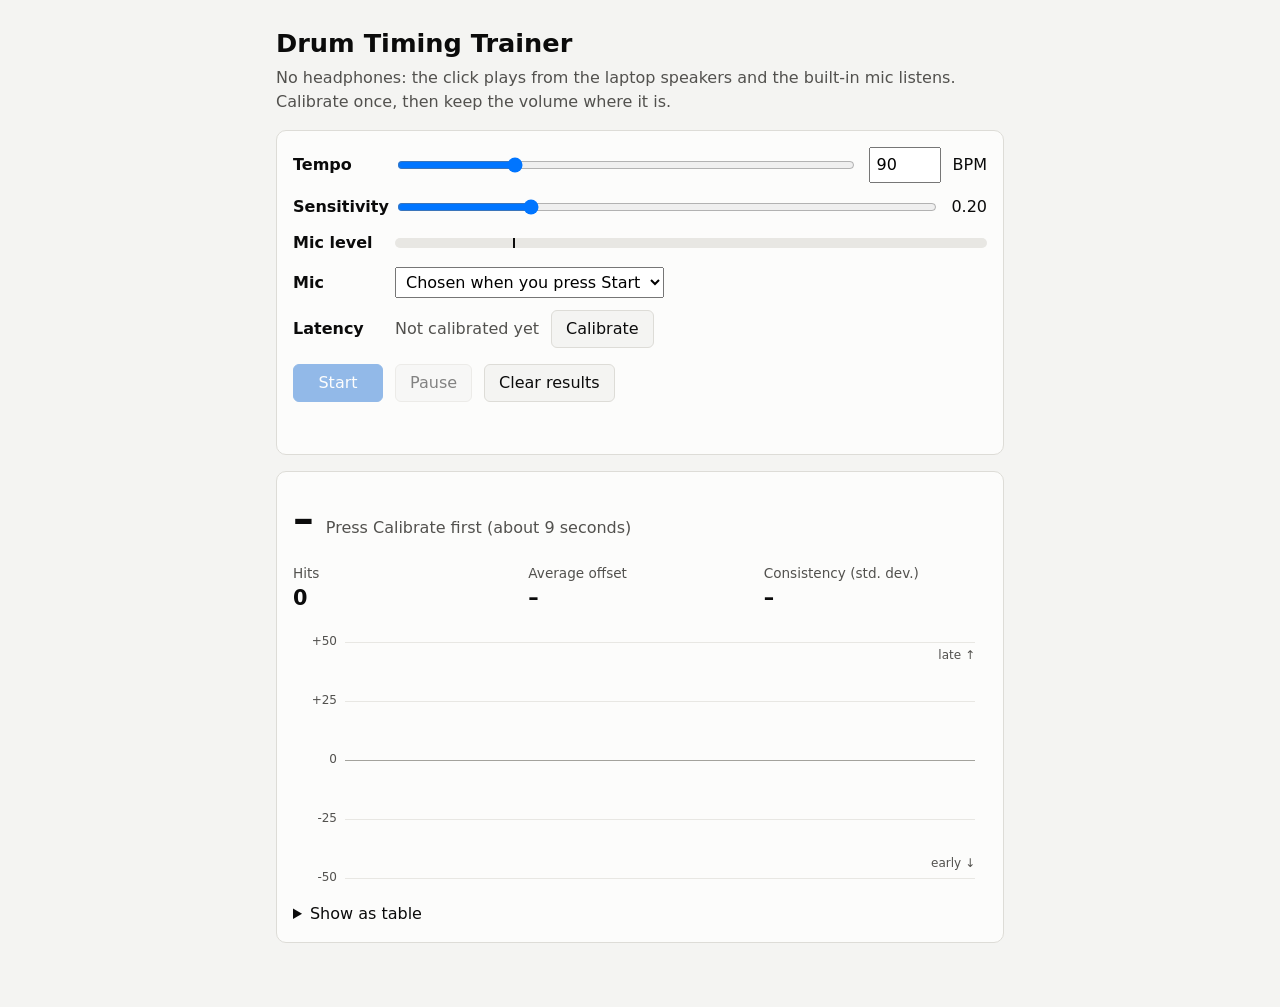
==== lab1/index.html @ 8fc28774 "Add Lab 1: Drum Timing Trainer Browser-only drum timing trainer for GitHub Pages: a metronome plays " ====
<!DOCTYPE html>
<html lang="en">
<head>
  <meta charset="UTF-8">
  <meta name="viewport" content="width=device-width, initial-scale=1.0">
  <title>Drum Timing Trainer</title>
  <link rel="stylesheet" href="style.css">
</head>
<body>
  <main>
    <h1>Drum Timing Trainer</h1>
    <p class="hint">No headphones: the click plays from the laptop speakers and the built-in mic listens. Calibrate once, then keep the volume where it is.</p>

    <section class="panel controls">
      <div class="row">
        <label for="bpm">Tempo</label>
        <input id="bpm-range" type="range" min="40" max="240" value="90" aria-label="Tempo slider">
        <input id="bpm" type="number" min="40" max="240" value="90"> <span>BPM</span>
      </div>

      <div class="row">
        <label for="threshold">Sensitivity</label>
        <input id="threshold" type="range" min="0.01" max="0.8" step="0.01" value="0.2">
        <span id="threshold-value">0.20</span>
      </div>
      <div class="row">
        <span class="label">Mic level</span>
        <div class="meter"><div id="meter-fill"></div><div id="meter-threshold"></div></div>
      </div>

      <div class="row">
        <label for="mic">Mic</label>
        <select id="mic"><option>Chosen when you press Start</option></select>
        <span id="mic-warning" class="muted"></span>
      </div>
      <div class="row">
        <span class="label">Latency</span>
        <span id="latency" class="muted">Not calibrated yet</span>
        <button id="calibrate" type="button">Calibrate</button>
      </div>

      <div class="row buttons">
        <button id="start" type="button" class="primary">Start</button>
        <button id="pause" type="button" disabled>Pause</button>
        <button id="reset" type="button">Clear results</button>
      </div>
      <p id="status" class="status" role="status"></p>
    </section>

    <section class="panel">
      <div class="last-hit">
        <span id="last-offset">–</span>
        <span id="last-label" class="muted"></span>
      </div>

      <div class="stats">
        <div><span class="muted">Hits</span><strong id="stat-count">0</strong></div>
        <div><span class="muted">Average offset</span><strong id="stat-mean">–</strong></div>
        <div><span class="muted">Consistency (std. dev.)</span><strong id="stat-sd">–</strong></div>
      </div>

      <div class="chart-wrap">
        <canvas id="chart" aria-label="Offset of each hit in milliseconds; above zero is late, below is early"></canvas>
        <div id="tooltip" class="tooltip" hidden></div>
      </div>

      <details>
        <summary>Show as table</summary>
        <table>
          <thead><tr><th>Hit</th><th>Offset (ms)</th></tr></thead>
          <tbody id="table-body"></tbody>
        </table>
      </details>
    </section>
  </main>
  <script src="app.js"></script>
</body>
</html>
---- lab1/style.css ----
:root {
  color-scheme: light;
  --bg: #f4f4f2;
  --surface: #fcfcfb;
  --text: #0b0b0b;
  --text-muted: #52514e;
  --border: #dddcd7;
  --grid: #e8e7e3;
  --axis: #a3a29c;
  --series: #2a78d6;
  --accent: #2a78d6;
}
@media (prefers-color-scheme: dark) {
  :root:not([data-theme="light"]) {
    color-scheme: dark;
    --bg: #111110;
    --surface: #1a1a19;
    --text: #f0efec;
    --text-muted: #c3c2b7;
    --border: #33332f;
    --grid: #2a2a27;
    --axis: #6b6a64;
    --series: #3987e5;
    --accent: #3987e5;
  }
}
:root[data-theme="dark"] {
  color-scheme: dark;
  --bg: #111110;
  --surface: #1a1a19;
  --text: #f0efec;
  --text-muted: #c3c2b7;
  --border: #33332f;
  --grid: #2a2a27;
  --axis: #6b6a64;
  --series: #3987e5;
  --accent: #3987e5;
}

* { box-sizing: border-box; }

body {
  margin: 0;
  font-family: system-ui, -apple-system, sans-serif;
  background: var(--bg);
  color: var(--text);
  line-height: 1.5;
}

main {
  max-width: 760px;
  margin: 0 auto;
  padding: 24px 16px 48px;
}

h1 { margin: 0 0 4px; font-size: 1.6rem; }
.hint, .muted { color: var(--text-muted); }
.hint { margin: 0 0 16px; }

.panel {
  background: var(--surface);
  border: 1px solid var(--border);
  border-radius: 10px;
  padding: 16px;
  margin-bottom: 16px;
}

.row {
  display: flex;
  align-items: center;
  flex-wrap: wrap;
  gap: 8px 12px;
  margin-bottom: 12px;
}
.row label, .row .label { width: 90px; font-weight: 600; }
.row input[type="range"] { flex: 1; min-width: 120px; }
.row input[type="number"] { width: 72px; padding: 4px 6px; font: inherit; }
.row select { font: inherit; padding: 4px 6px; max-width: 100%; }
.buttons { margin: 16px 0 0; }

button {
  font: inherit;
  padding: 6px 14px;
  border-radius: 6px;
  border: 1px solid var(--border);
  background: var(--bg);
  color: var(--text);
  cursor: pointer;
}
button.primary {
  background: var(--accent);
  border-color: var(--accent);
  color: #fff;
  min-width: 90px;
}
button:disabled { opacity: 0.5; cursor: default; }

.meter {
  position: relative;
  flex: 1;
  min-width: 120px;
  height: 10px;
  border-radius: 5px;
  background: var(--grid);
  overflow: hidden;
}
#meter-fill {
  height: 100%;
  width: 0;
  background: var(--series);
}
#meter-threshold {
  position: absolute;
  top: 0;
  bottom: 0;
  width: 2px;
  background: var(--text);
}

.status { margin: 12px 0 0; min-height: 1.5em; color: var(--text-muted); }

.last-hit {
  display: flex;
  align-items: baseline;
  gap: 12px;
  flex-wrap: wrap;
}
#last-offset {
  font-size: 2.6rem;
  font-weight: 700;
  font-variant-numeric: tabular-nums;
}

.stats {
  display: grid;
  grid-template-columns: repeat(3, 1fr);
  gap: 12px;
  margin: 12px 0 16px;
}
.stats div { display: flex; flex-direction: column; }
.stats span { font-size: 0.85rem; }
.stats strong { font-size: 1.3rem; font-variant-numeric: tabular-nums; }

.chart-wrap { position: relative; }
#chart { display: block; width: 100%; height: 260px; }

.tooltip {
  position: absolute;
  pointer-events: none;
  background: var(--surface);
  color: var(--text);
  border: 1px solid var(--border);
  border-radius: 6px;
  padding: 4px 8px;
  font-size: 0.85rem;
  white-space: nowrap;
  box-shadow: 0 2px 6px rgba(0, 0, 0, 0.15);
  transform: translate(-50%, calc(-100% - 10px));
}

details { margin-top: 12px; }
table { border-collapse: collapse; margin-top: 8px; font-variant-numeric: tabular-nums; }
th, td { text-align: right; padding: 2px 12px; border-bottom: 1px solid var(--border); }

@media (max-width: 520px) {
  .stats { grid-template-columns: 1fr 1fr; }
}
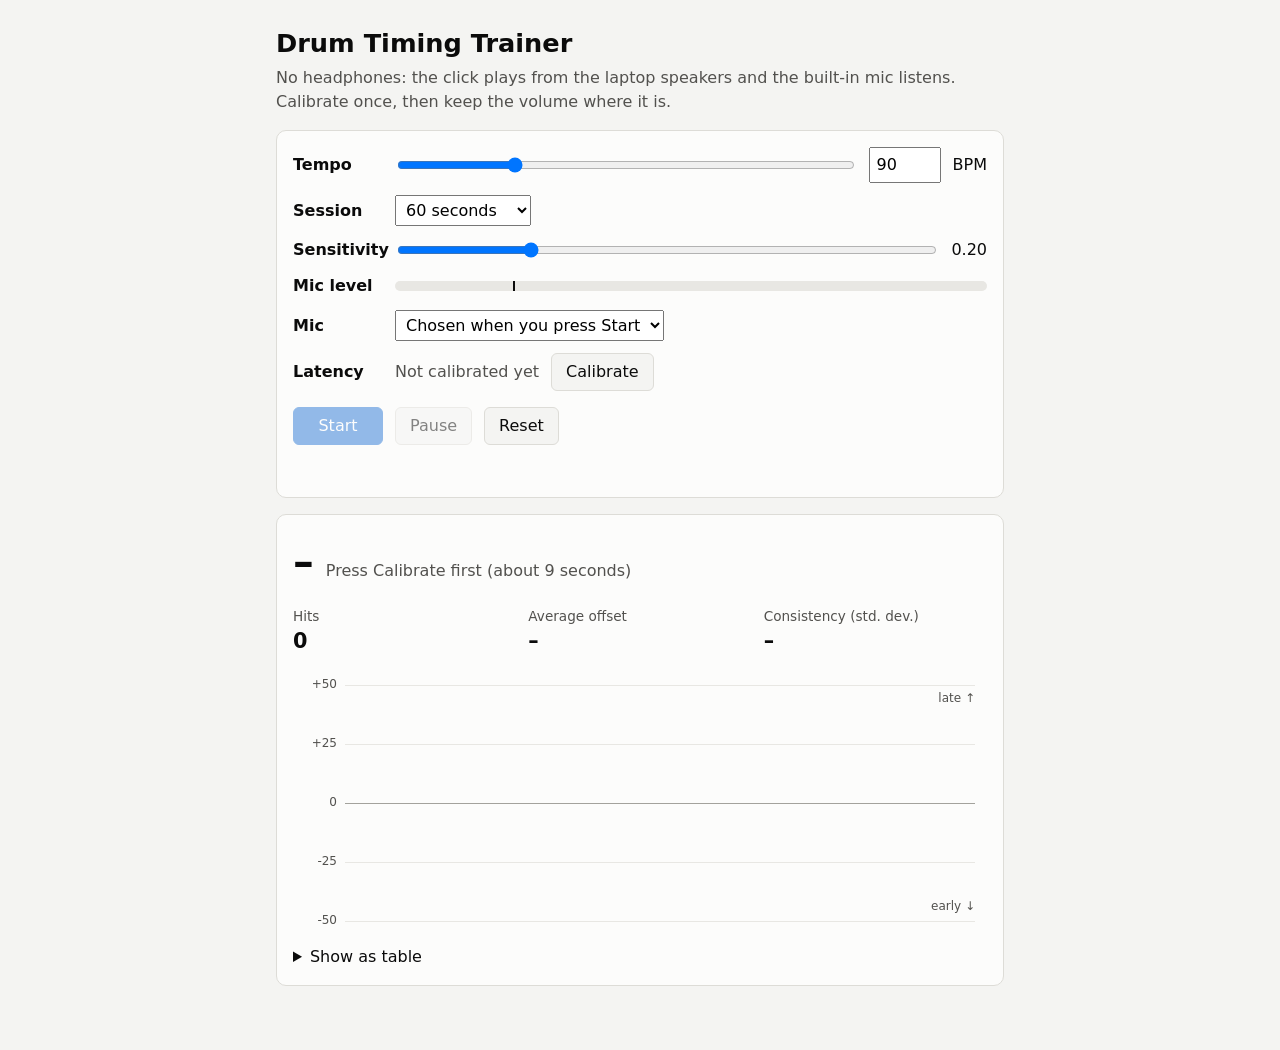
==== commit 3ac95040: "Lab 1: add timed sessions with research-based summary - Pick a session length (30/60/120 s or custom" ====
--- a/lab1/index.html
+++ b/lab1/index.html
@@ -16,6 +16,19 @@
         <label for="bpm">Tempo</label>
         <input id="bpm-range" type="range" min="40" max="240" value="90" aria-label="Tempo slider">
         <input id="bpm" type="number" min="40" max="240" value="90"> <span>BPM</span>
+      </div>
+
+      <div class="row">
+        <label for="session-length">Session</label>
+        <select id="session-length">
+          <option value="30">30 seconds</option>
+          <option value="60" selected>60 seconds</option>
+          <option value="120">120 seconds</option>
+          <option value="custom">Custom…</option>
+        </select>
+        <span id="custom-wrap" hidden>
+          <input id="session-custom" type="number" min="5" max="600" value="90" aria-label="Custom session length in seconds"> <span>seconds</span>
+        </span>
       </div>
 
       <div class="row">
@@ -42,15 +55,42 @@
       <div class="row buttons">
         <button id="start" type="button" class="primary">Start</button>
         <button id="pause" type="button" disabled>Pause</button>
-        <button id="reset" type="button">Clear results</button>
+        <button id="reset" type="button">Reset</button>
       </div>
       <p id="status" class="status" role="status"></p>
+    </section>
+
+    <section id="summary" class="panel summary" hidden>
+      <h2>Session summary</h2>
+      <p id="summary-meta" class="muted"></p>
+      <div class="stats">
+        <div><span class="muted">Hits</span><strong id="sum-count"></strong></div>
+        <div><span class="muted">Average offset</span><strong id="sum-mean"></strong></div>
+        <div><span class="muted">Consistency (std. dev.)</span><strong id="sum-sd"></strong></div>
+      </div>
+
+      <h3>Compared with published research</h3>
+      <div id="sum-compare"></div>
+
+      <p class="note">
+        <strong>Measurement error:</strong> this app times your hits with a laptop speaker and its
+        built-in mic, which add timing error of their own. Differences of a few milliseconds
+        between you and a reference level are not meaningful. The study used a dedicated
+        microphone on each drum.
+      </p>
+      <p class="note">
+        <strong>Levels not shown:</strong> non-musician, amateur and experienced (non-professional)
+        drummer levels are left out. No published values of this measure for those groups could
+        be verified.
+      </p>
+      <button id="new-session" type="button" class="primary">New session</button>
     </section>
 
     <section class="panel">
       <div class="last-hit">
         <span id="last-offset">–</span>
         <span id="last-label" class="muted"></span>
+        <span id="countdown" class="countdown" aria-live="off"></span>
       </div>
 
       <div class="stats">
--- a/lab1/style.css
+++ b/lab1/style.css
@@ -141,6 +141,26 @@
 .stats span { font-size: 0.85rem; }
 .stats strong { font-size: 1.3rem; font-variant-numeric: tabular-nums; }
 
+.countdown {
+  margin-left: auto;
+  font-size: 1.8rem;
+  font-weight: 700;
+  font-variant-numeric: tabular-nums;
+}
+
+.summary h2 { margin: 0 0 4px; font-size: 1.3rem; }
+.summary h3 { margin: 20px 0 8px; font-size: 1.05rem; }
+.summary .note { color: var(--text-muted); font-size: 0.9rem; margin: 12px 0; }
+.reference {
+  border-left: 3px solid var(--series);
+  padding: 4px 0 4px 12px;
+  margin-bottom: 12px;
+}
+.reference p { margin: 4px 0; }
+.reference .verdict { font-weight: 600; }
+.reference .source { font-size: 0.85rem; color: var(--text-muted); }
+.reference .source a { color: inherit; }
+
 .chart-wrap { position: relative; }
 #chart { display: block; width: 100%; height: 260px; }
 
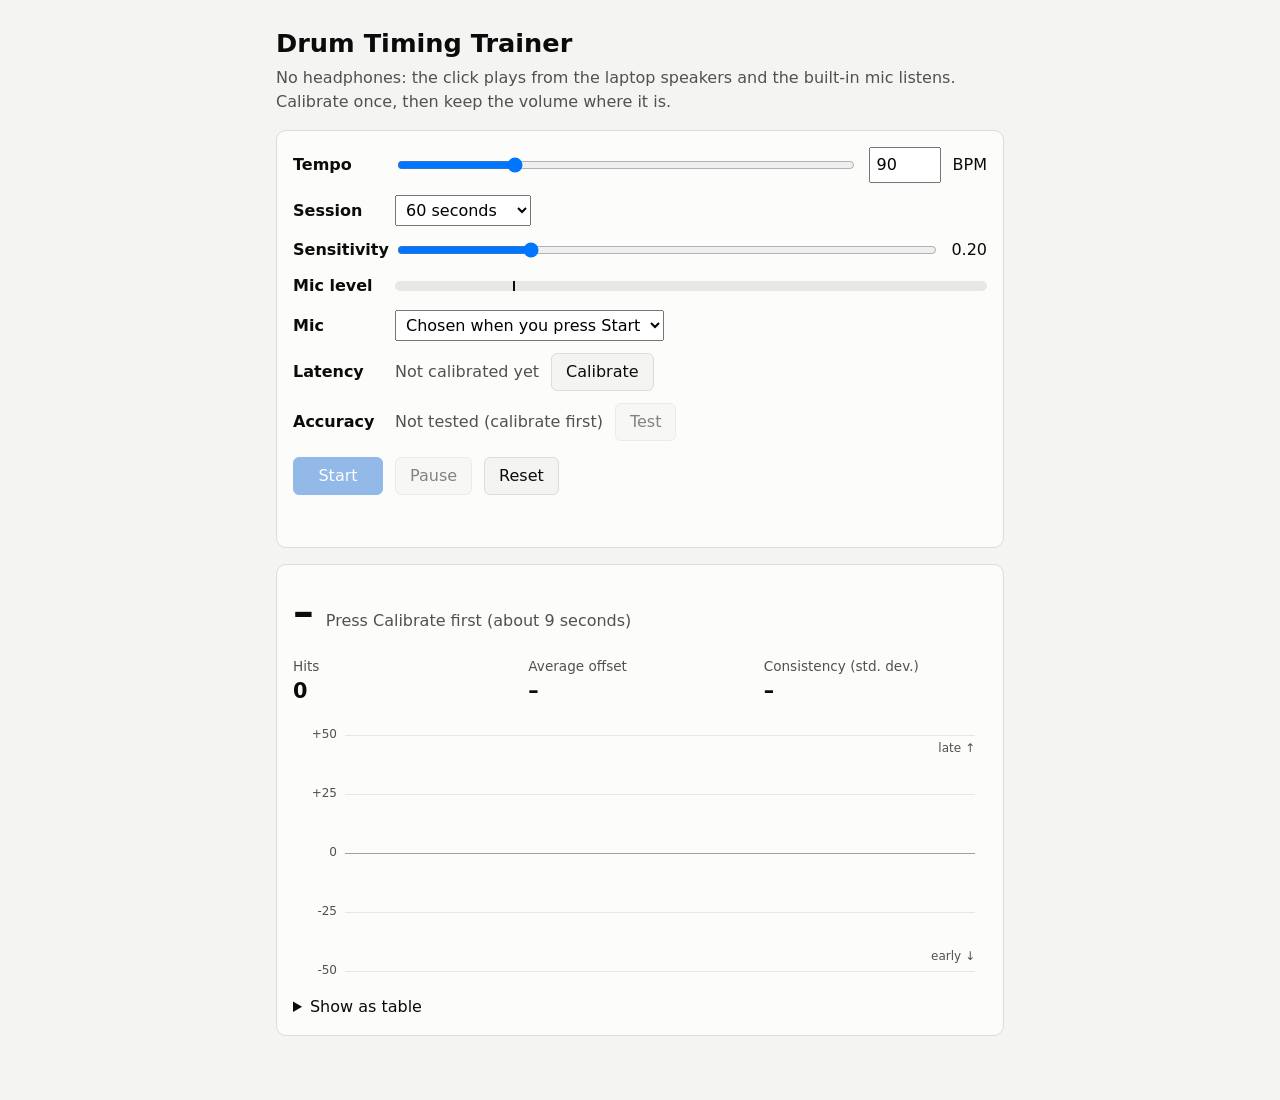
==== commit dc156e35: "Lab 1: add accuracy test and outlier-resistant spread - Accuracy test (next to Calibrate): plays 40 " ====
--- a/lab1/index.html
+++ b/lab1/index.html
@@ -51,6 +51,11 @@
         <span id="latency" class="muted">Not calibrated yet</span>
         <button id="calibrate" type="button">Calibrate</button>
       </div>
+      <div class="row">
+        <span class="label">Accuracy</span>
+        <span id="accuracy" class="muted">Not tested (calibrate first)</span>
+        <button id="test-accuracy" type="button" disabled>Test</button>
+      </div>
 
       <div class="row buttons">
         <button id="start" type="button" class="primary">Start</button>
@@ -62,27 +67,18 @@
 
     <section id="summary" class="panel summary" hidden>
       <h2>Session summary</h2>
-      <p id="summary-meta" class="muted"></p>
-      <div class="stats">
-        <div><span class="muted">Hits</span><strong id="sum-count"></strong></div>
-        <div><span class="muted">Average offset</span><strong id="sum-mean"></strong></div>
-        <div><span class="muted">Consistency (std. dev.)</span><strong id="sum-sd"></strong></div>
+      <div class="hero">
+        <span class="hero-label">Your hits vary by</span>
+        <strong id="sum-sd" class="hero-value"></strong>
+        <span class="muted">Lower is steadier.</span>
       </div>
 
-      <h3>Compared with published research</h3>
       <div id="sum-compare"></div>
 
-      <p class="note">
-        <strong>Measurement error:</strong> this app times your hits with a laptop speaker and its
-        built-in mic, which add timing error of their own. Differences of a few milliseconds
-        between you and a reference level are not meaningful. The study used a dedicated
-        microphone on each drum.
-      </p>
-      <p class="note">
-        <strong>Levels not shown:</strong> non-musician, amateur and experienced (non-professional)
-        drummer levels are left out. No published values of this measure for those groups could
-        be verified.
-      </p>
+      <details class="details">
+        <summary>Details</summary>
+        <div id="sum-details"></div>
+      </details>
       <button id="new-session" type="button" class="primary">New session</button>
     </section>
 
--- a/lab1/style.css
+++ b/lab1/style.css
@@ -148,18 +148,46 @@
   font-variant-numeric: tabular-nums;
 }
 
-.summary h2 { margin: 0 0 4px; font-size: 1.3rem; }
-.summary h3 { margin: 20px 0 8px; font-size: 1.05rem; }
-.summary .note { color: var(--text-muted); font-size: 0.9rem; margin: 12px 0; }
-.reference {
-  border-left: 3px solid var(--series);
-  padding: 4px 0 4px 12px;
-  margin-bottom: 12px;
-}
-.reference p { margin: 4px 0; }
-.reference .verdict { font-weight: 600; }
-.reference .source { font-size: 0.85rem; color: var(--text-muted); }
-.reference .source a { color: inherit; }
+.summary h2 { margin: 0 0 12px; font-size: 1.3rem; }
+.summary h3 { margin: 24px 0 8px; font-size: 1.05rem; }
+.summary h3 .muted { font-weight: 400; }
+
+.hero { display: flex; flex-direction: column; gap: 2px; }
+.hero-label { font-size: 1.1rem; }
+.hero-value {
+  font-size: 3.4rem;
+  line-height: 1.1;
+  font-variant-numeric: tabular-nums;
+}
+
+table.levels { width: 100%; margin: 0; }
+table.levels th, table.levels td { padding: 12px; }
+table.levels th { font-size: 0.85rem; font-weight: 600; color: var(--text-muted); }
+table.levels th:first-child, table.levels td:first-child { text-align: left; }
+table.levels td { font-size: 1.05rem; }
+table.levels tr.you td {
+  font-weight: 700;
+  background: color-mix(in srgb, var(--series) 14%, transparent);
+}
+table.levels tr.you td:first-child { box-shadow: inset 3px 0 0 var(--series); }
+.you-here {
+  display: inline-block;
+  margin-left: 8px;
+  padding: 1px 8px;
+  border-radius: 999px;
+  background: var(--series);
+  color: #fff;
+  font-size: 0.75rem;
+  font-weight: 600;
+  vertical-align: 2px;
+}
+
+.details { font-size: 0.9rem; color: var(--text-muted); margin: 20px 0 16px; }
+.details summary { cursor: pointer; color: var(--text); font-weight: 600; }
+.details p { margin: 8px 0; }
+.details ol, .details ul { margin: 4px 0 0; padding-left: 20px; }
+.details li { margin-bottom: 4px; }
+.details a { color: inherit; }
 
 .chart-wrap { position: relative; }
 #chart { display: block; width: 100%; height: 260px; }
